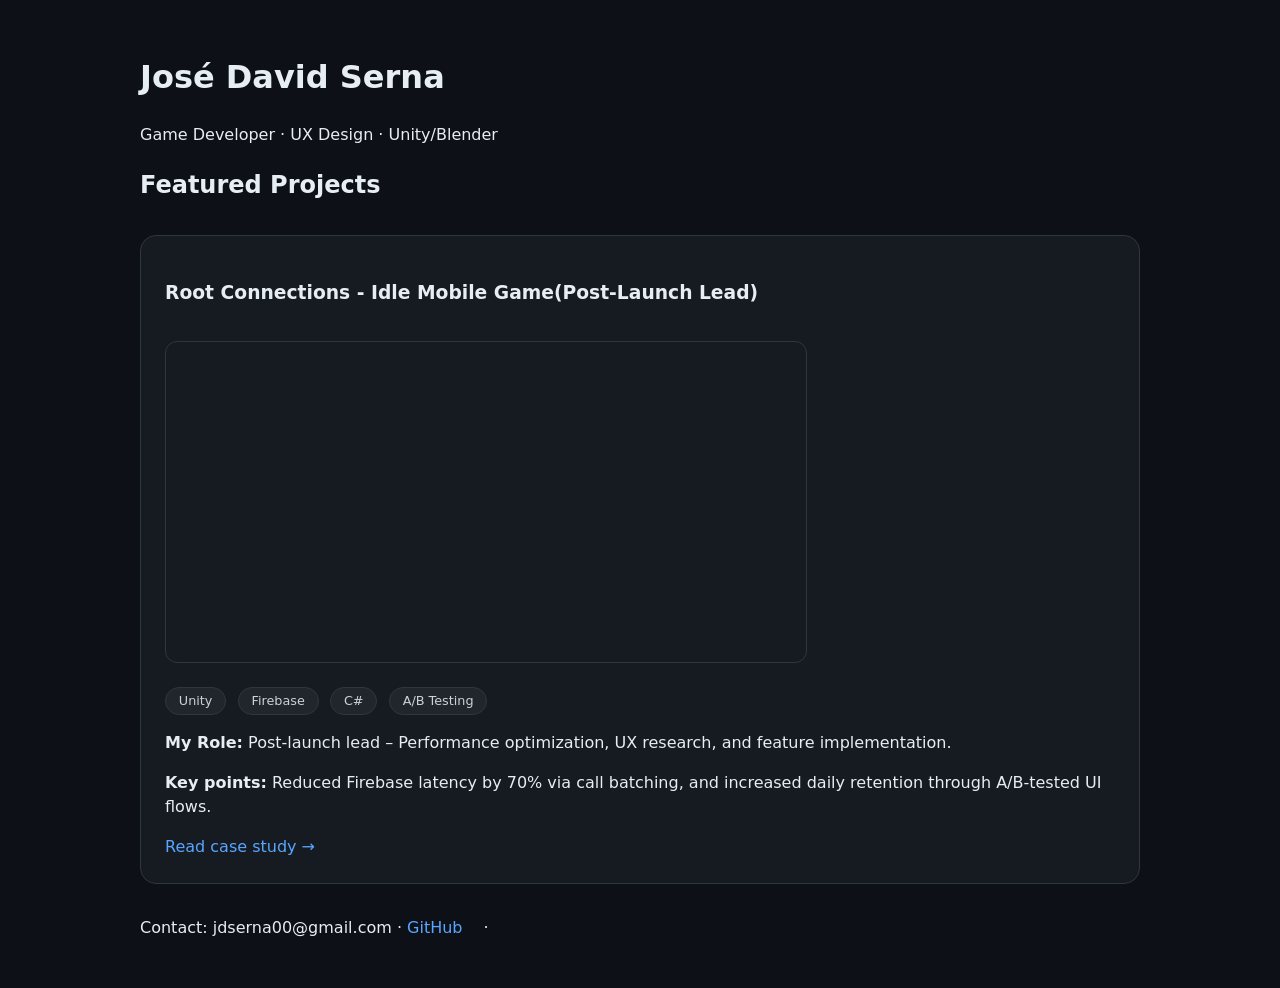
==== index.html @ cca1e431 "hate case sensitive" ====
<!DOCTYPE html>
<html lang="en">
<head>
    <meta charset="UTF-8">
    <meta name="viewport" content="width=device-width, initial-scale=1.0">
    <title>Your Name – Game Dev & UX Portfolio</title>
    <link rel="stylesheet" href="Assets/css/style.css">
</head>
<body>
    <header>
        <h1>José David Serna</h1>
        <p>Game Developer · UX Design · Unity/Blender</p>
    </header>

    <main>
        <section class="featured">
            <h2>Featured Projects</h2>
            
            <!-- Project 1 -->
            <div class="project-card">
                <h3>Root Connections - Idle Mobile Game(Post-Launch Lead)</h3>
                <div class="media-grid">
                    <video autoplay loop muted playsinline class="demo-video">
                        <source src="Assets/media/drifter-gameplay.mp4" type="video/mp4">
                        <img src="Assets/media/drifter-fallback.gif" alt="Gameplay demo">
                    </video>
                </div>
                <div class="project-tags">
        <span class="tag">Unity</span>
        <span class="tag">Firebase</span>
        <span class="tag">C#</span>
        <span class="tag">A/B Testing</span>
    </div>
    <p><strong>My Role:</strong> Post-launch lead – Performance optimization, UX research, and feature implementation.</p>
    <p><strong>Key points:</strong> Reduced Firebase latency by 70% via call batching, and increased daily retention through A/B-tested UI flows.</p>
                <a href="Projects/root_connections.html">Read case study →</a>
            </div>

            <!-- Project 2 - add more like above -->
        </section>
    </main>

    <footer>
        <p>Contact: jdserna00@gmail.com · <a href="https://github.com/jdserna00">GitHub</a> ·
    </footer>
    <script src="Assets/js/main.js"></script>
</body>
</html>
---- Assets/css/style.css ----
body {
    font-family: system-ui, -apple-system, 'Segoe UI', Roboto, sans-serif;
    max-width: 1000px;
    margin: 0 auto;
    padding: 2rem;
    line-height: 1.5;
    color: #e6edf3;
    background-color: #0d1117;
}
.project-card {
    background: #161b22;
    border-radius: 16px;
    padding: 1.5rem;
    margin: 2rem 0;
    border: 1px solid #30363d;
}
.demo-video {
    width: 100%;
    max-width: 640px;
    border-radius: 12px;
    margin: 1rem 0;
    border: 1px solid #30363d;
}
.media-grid {
    display: flex;
    gap: 1rem;
    flex-wrap: wrap;
}
a {
    color: #58a6ff;
    text-decoration: none;
    margin-right: 1rem;
}
a:hover {
    text-decoration: underline;
}
.project-tags { margin: 0.5rem 0; }
.tag {
    display: inline-block;
    background: #21262d;
    color: #c9d1d9;
    border-radius: 20px;
    padding: 0.2rem 0.8rem;
    font-size: 0.8rem;
    margin-right: 0.4rem;
    border: 1px solid #30363d;
}
.project-links { margin-top: 0.8rem; }
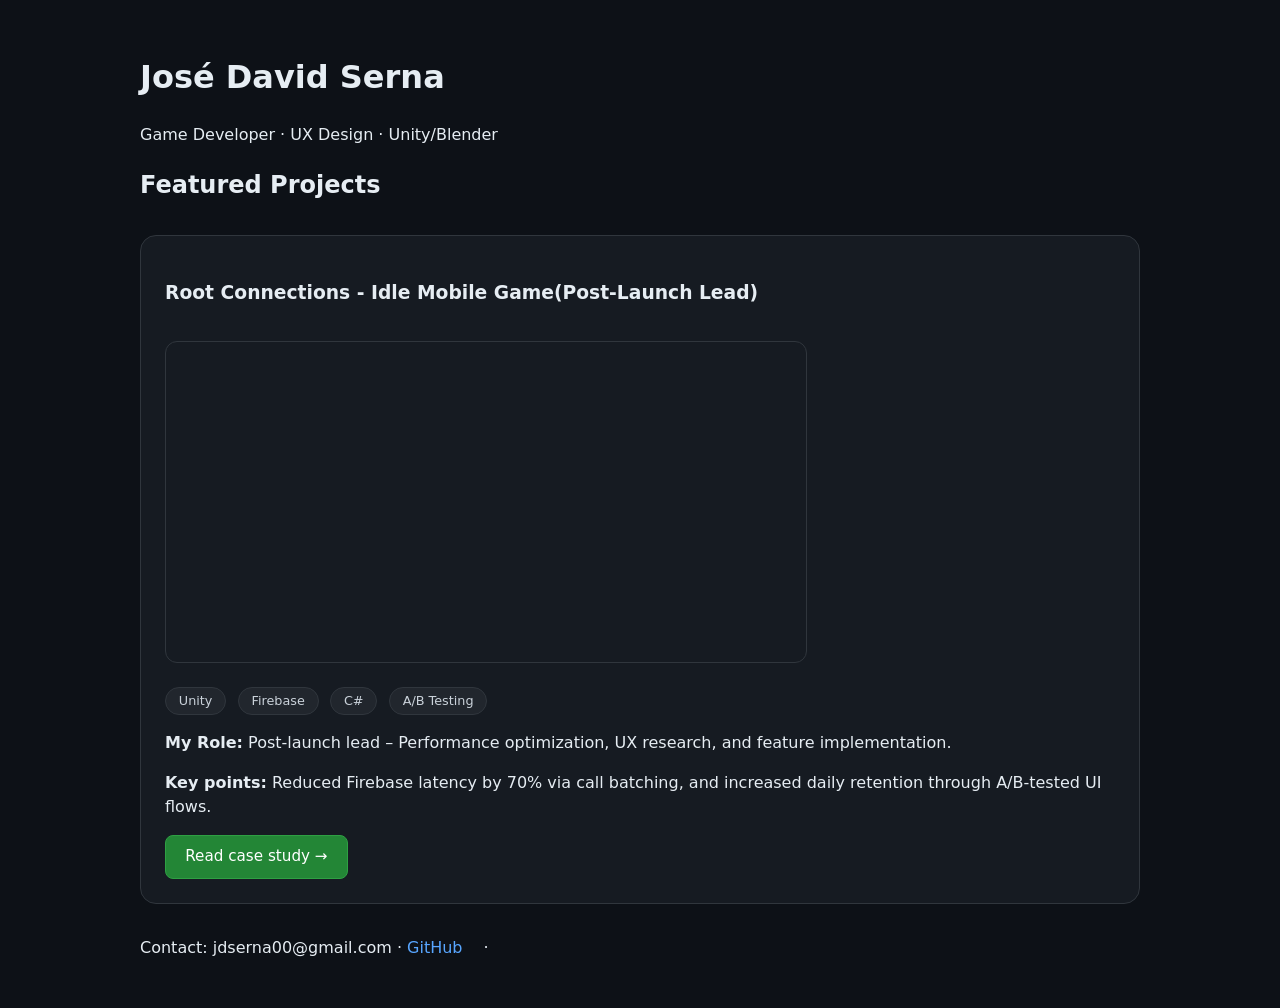
==== commit 44d67424: "Butns and video" ====
--- a/index.html
+++ b/index.html
@@ -3,7 +3,7 @@
 <head>
     <meta charset="UTF-8">
     <meta name="viewport" content="width=device-width, initial-scale=1.0">
-    <title>Your Name – Game Dev & UX Portfolio</title>
+    <title>José David Serna – Game Dev & UX Portfolio</title>
     <link rel="stylesheet" href="Assets/css/style.css">
 </head>
 <body>
@@ -21,8 +21,8 @@
                 <h3>Root Connections - Idle Mobile Game(Post-Launch Lead)</h3>
                 <div class="media-grid">
                     <video autoplay loop muted playsinline class="demo-video">
-                        <source src="Assets/media/drifter-gameplay.mp4" type="video/mp4">
-                        <img src="Assets/media/drifter-fallback.gif" alt="Gameplay demo">
+                        <source src="Assets/media/root-showcase.mp4" type="video/mp4">
+                        <img src="Assets/media/root-showcase-fallback.gif" alt="Gameplay demo">
                     </video>
                 </div>
                 <div class="project-tags">
@@ -33,7 +33,7 @@
     </div>
     <p><strong>My Role:</strong> Post-launch lead – Performance optimization, UX research, and feature implementation.</p>
     <p><strong>Key points:</strong> Reduced Firebase latency by 70% via call batching, and increased daily retention through A/B-tested UI flows.</p>
-                <a href="Projects/root_connections.html">Read case study →</a>
+                <a href="Projects/root_connections.html" class="btn btn-primary">Read case study →</a>
             </div>
 
             <!-- Project 2 - add more like above -->
--- a/Assets/css/style.css
+++ b/Assets/css/style.css
@@ -45,4 +45,91 @@
     margin-right: 0.4rem;
     border: 1px solid #30363d;
 }
-.project-links { margin-top: 0.8rem; }+.project-links { margin-top: 0.8rem; }
+
+/* For the projects */
+.subtitle { color: #8b949e; margin-top: -0.5rem; }
+.back-link { display: inline-block; margin: 1rem 0; }
+.case-section {
+    background: #161b22;
+    border-radius: 16px;
+    padding: 1.8rem;
+    margin: 2rem 0;
+    border: 1px solid #30363d;
+}
+.case-section h2 { margin-top: 0; border-bottom: 2px solid #30363d; padding-bottom: 0.5rem; }
+.highlight-box {
+    background: #0d1117;
+    border-left: 4px solid #58a6ff;
+    padding: 1rem;
+    border-radius: 8px;
+    margin: 1rem 0;
+}
+.solution-grid { display: grid; grid-template-columns: 1fr 1fr; gap: 2rem; }
+@media (max-width: 600px) { .solution-grid { grid-template-columns: 1fr; } }
+.ab-grid { display: grid; grid-template-columns: 1fr 1fr; gap: 1.5rem; margin: 1rem 0; }
+.ab-img { width: 100%; border-radius: 8px; border: 1px solid #30363d; }
+.feature-grid { display: grid; grid-template-columns: 1fr 1fr; gap: 1.5rem; }
+.feature-card {
+    background: #0d1117;
+    padding: 1.2rem;
+    border-radius: 12px;
+    border: 1px solid #21262d;
+}
+.feature-img { width: 100%; border-radius: 8px; margin-top: 0.5rem; }
+.stats-grid { display: flex; justify-content: space-around; text-align: center; padding: 1rem 0; }
+.stat-number { display: block; font-size: 2.5rem; font-weight: bold; color: #58a6ff; }
+.stat-label { color: #8b949e; }
+details pre { background: #0d1117; padding: 1rem; border-radius: 8px; overflow-x: auto; }
+code { font-family: 'Courier New', monospace; color: #f0883e; }
+@media (max-width: 700px) { 
+    .feature-grid { grid-template-columns: 1fr; }
+    .stats-grid { flex-direction: column; gap: 1rem; }
+}
+/* Button styles */
+.btn {
+    display: inline-block;
+    padding: 0.6rem 1.2rem;
+    border-radius: 8px;
+    font-weight: 500;
+    text-decoration: none;
+    transition: background 0.2s ease, border-color 0.2s ease, color 0.2s ease;
+    border: 1px solid transparent;
+    cursor: pointer;
+    font-size: 0.95rem;
+}
+
+.btn-back {
+    background: #21262d;
+    border-color: #30363d;
+    color: #c9d1d9;
+}
+.btn-back:hover {
+    background: #30363d;
+    border-color: #484f58;
+    color: #f0f6fc;
+}
+
+.btn-primary {
+    background: #238636;
+    border-color: #2ea043;
+    color: #ffffff;
+}
+.btn-primary:hover {
+    background: #2ea043;
+    border-color: #3fb950;
+    color: #ffffff;
+}
+
+/* Ensure proper spacing for the back button in the header */
+header .btn-back {
+    margin-top: 0.5rem;
+}
+
+/* Project links container (store button) */
+.project-links {
+    margin-top: 1.5rem;
+    display: flex;
+    gap: 1rem;
+    flex-wrap: wrap;
+}
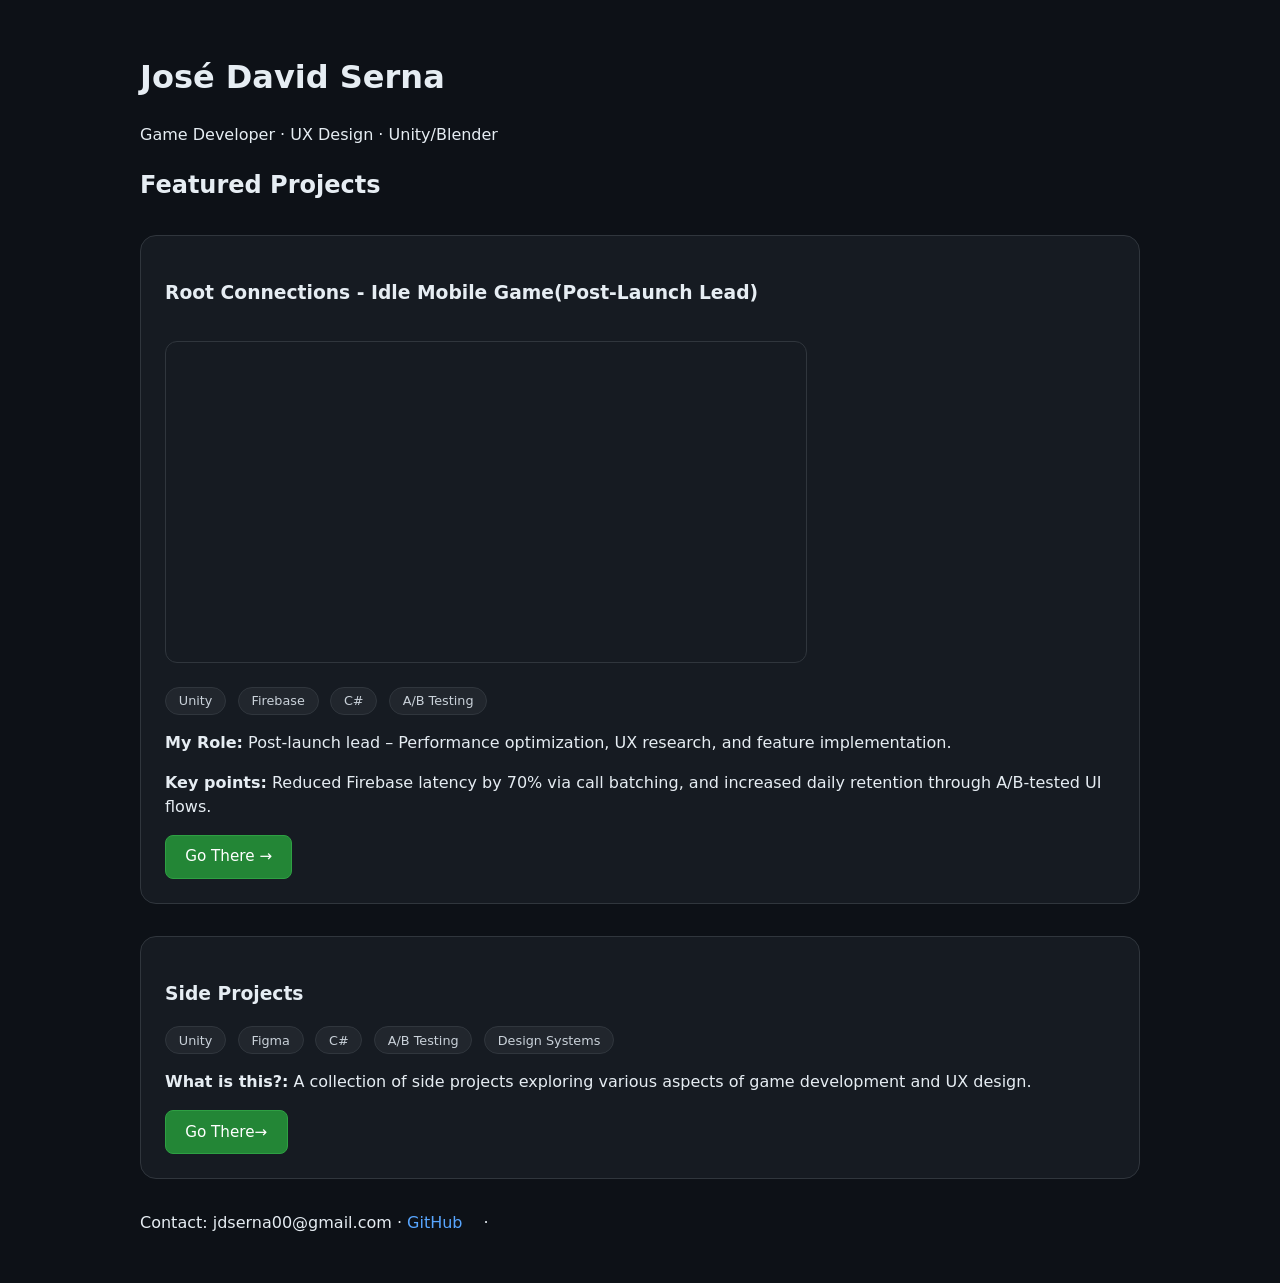
==== commit 6548098c: "side projects html" ====
--- a/index.html
+++ b/index.html
@@ -33,10 +33,21 @@
     </div>
     <p><strong>My Role:</strong> Post-launch lead – Performance optimization, UX research, and feature implementation.</p>
     <p><strong>Key points:</strong> Reduced Firebase latency by 70% via call batching, and increased daily retention through A/B-tested UI flows.</p>
-                <a href="Projects/root_connections.html" class="btn btn-primary">Read case study →</a>
+                <a href="Projects/root_connections.html" class="btn btn-primary">Go There →</a>
             </div>
 
-            <!-- Project 2 - add more like above -->
+            <div class="project-card">
+                <h3>Side Projects</h3>
+                <div class="project-tags">
+        <span class="tag">Unity</span>
+        <span class="tag">Figma</span>
+        <span class="tag">C#</span>
+        <span class="tag">A/B Testing</span>
+        <span class="tag">Design Systems</span>
+    </div>
+    <p><strong>What is this?:</strong> A collection of side projects exploring various aspects of game development and UX design.</p>
+                <a href="Projects/random_projects.html" class="btn btn-primary">Go There→</a>
+            </div>
         </section>
     </main>
 
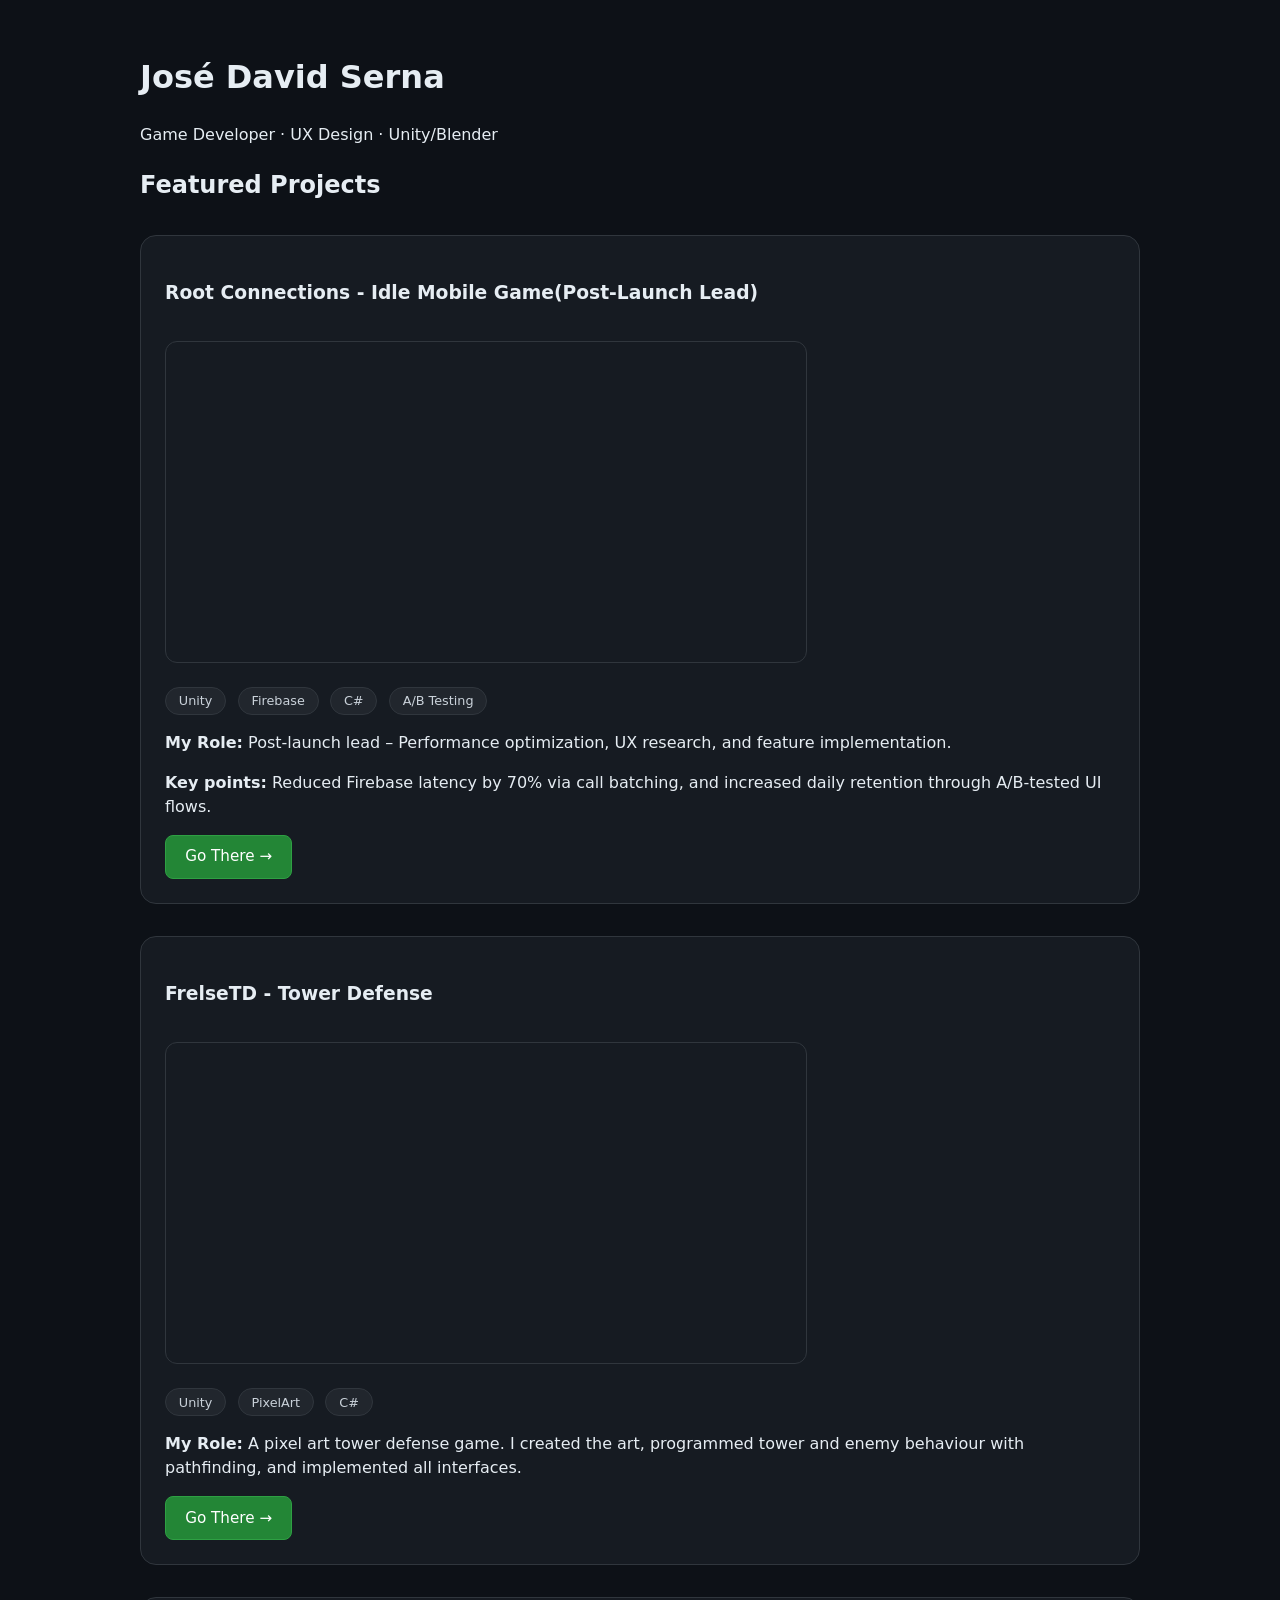
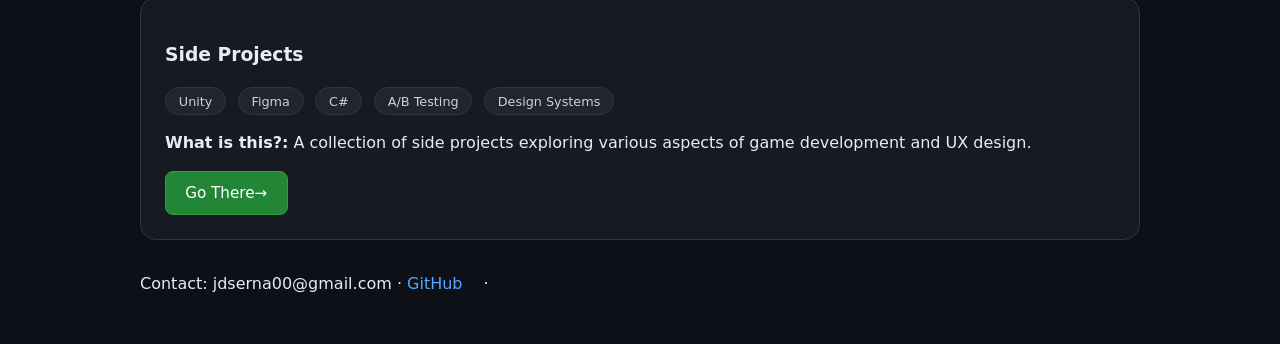
==== commit a32d0d62: "Frelse page" ====
--- a/index.html
+++ b/index.html
@@ -35,7 +35,25 @@
     <p><strong>Key points:</strong> Reduced Firebase latency by 70% via call batching, and increased daily retention through A/B-tested UI flows.</p>
                 <a href="Projects/root_connections.html" class="btn btn-primary">Go There →</a>
             </div>
+            <!-- Project 2 -->
+            <div class="project-card">
+                <h3>FrelseTD - Tower Defense</h3>
+                <div class="media-grid">
+                    <video autoplay loop muted playsinline class="demo-video">
+                        <source src="Assets/media/frelse-showcase.mp4" type="video/mp4">
+                        <img src="Assets/media/frelse-showcase-fallback.gif" alt="Gameplay demo">
+                    </video>
+                </div>
+                <div class="project-tags">
+        <span class="tag">Unity</span>
+        <span class="tag">PixelArt</span>
+        <span class="tag">C#</span>
+    </div>
+    <p><strong>My Role:</strong> A pixel art tower defense game. I created the art, programmed tower and enemy behaviour with pathfinding, and implemented all interfaces.</p>
+                <a href="Projects/frelsetd.html" class="btn btn-primary">Go There →</a>
+            </div>
 
+            <!-- Project 3 -->
             <div class="project-card">
                 <h3>Side Projects</h3>
                 <div class="project-tags">
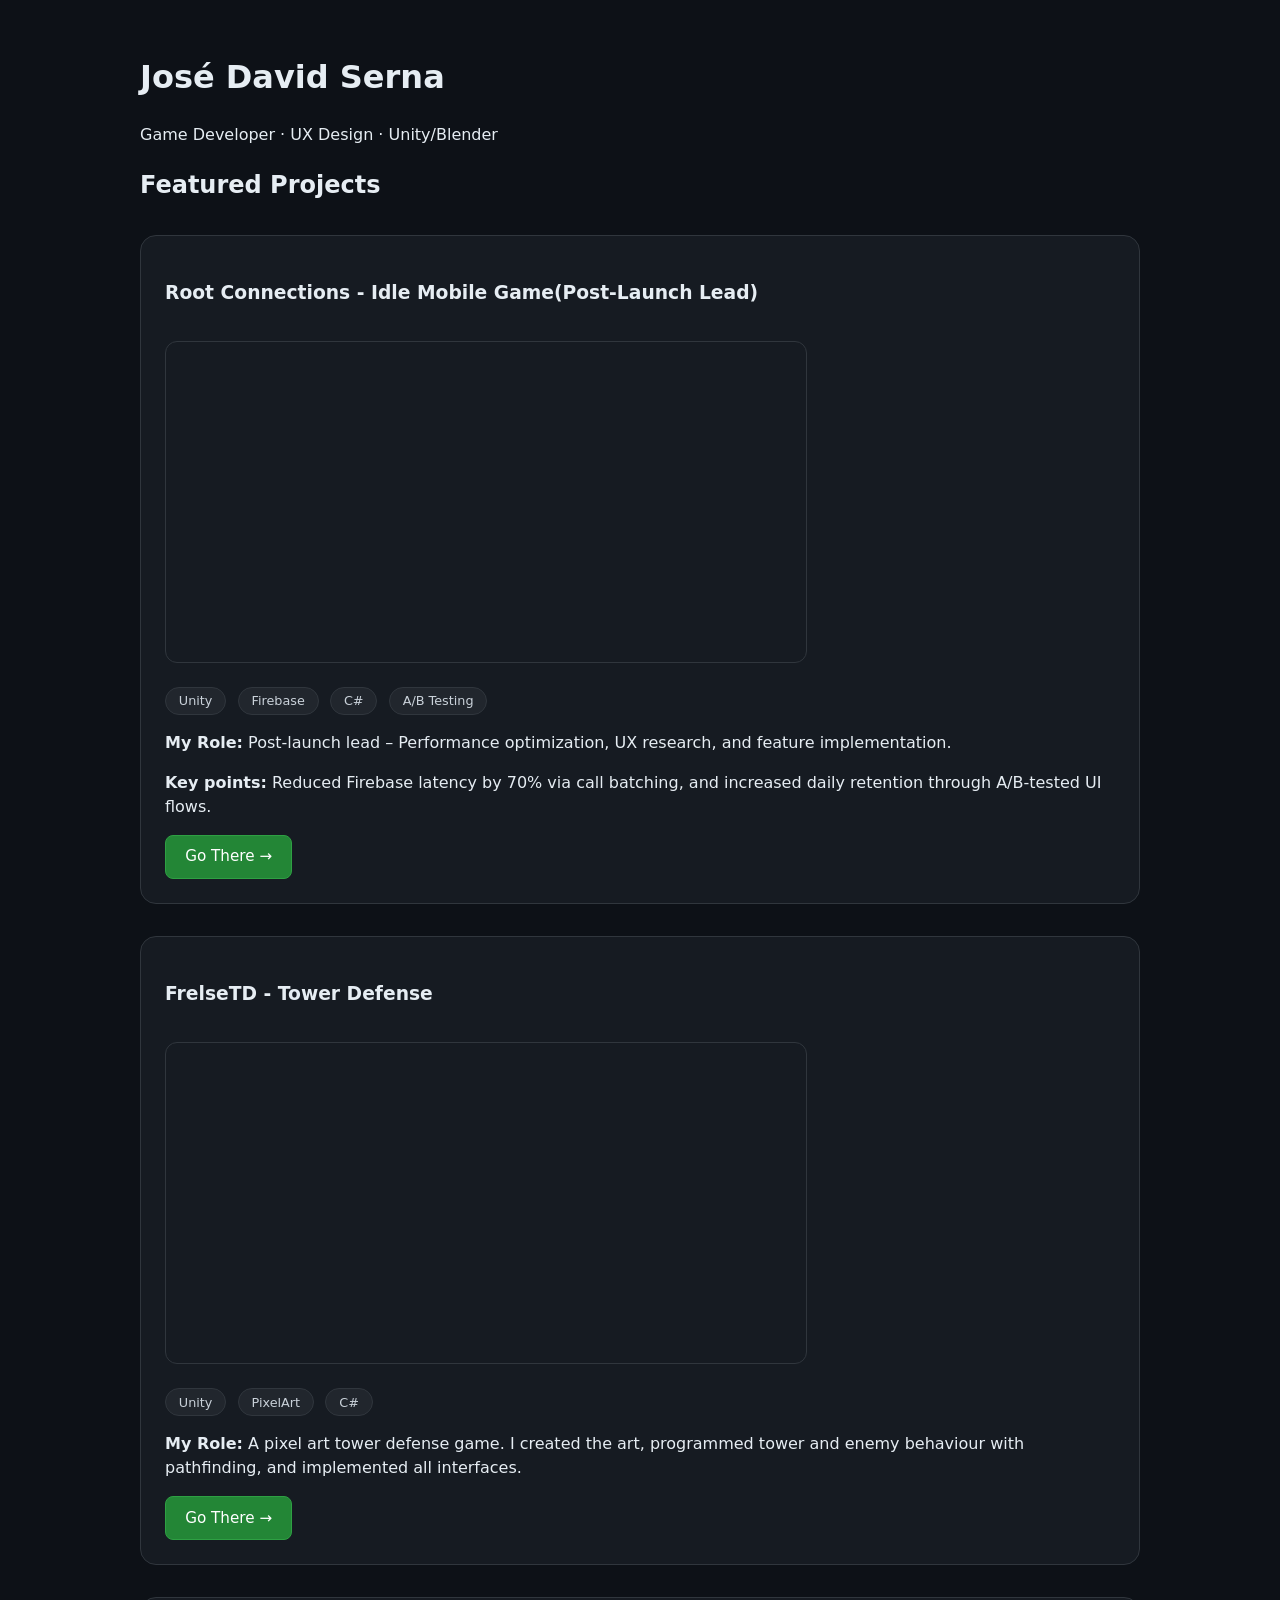
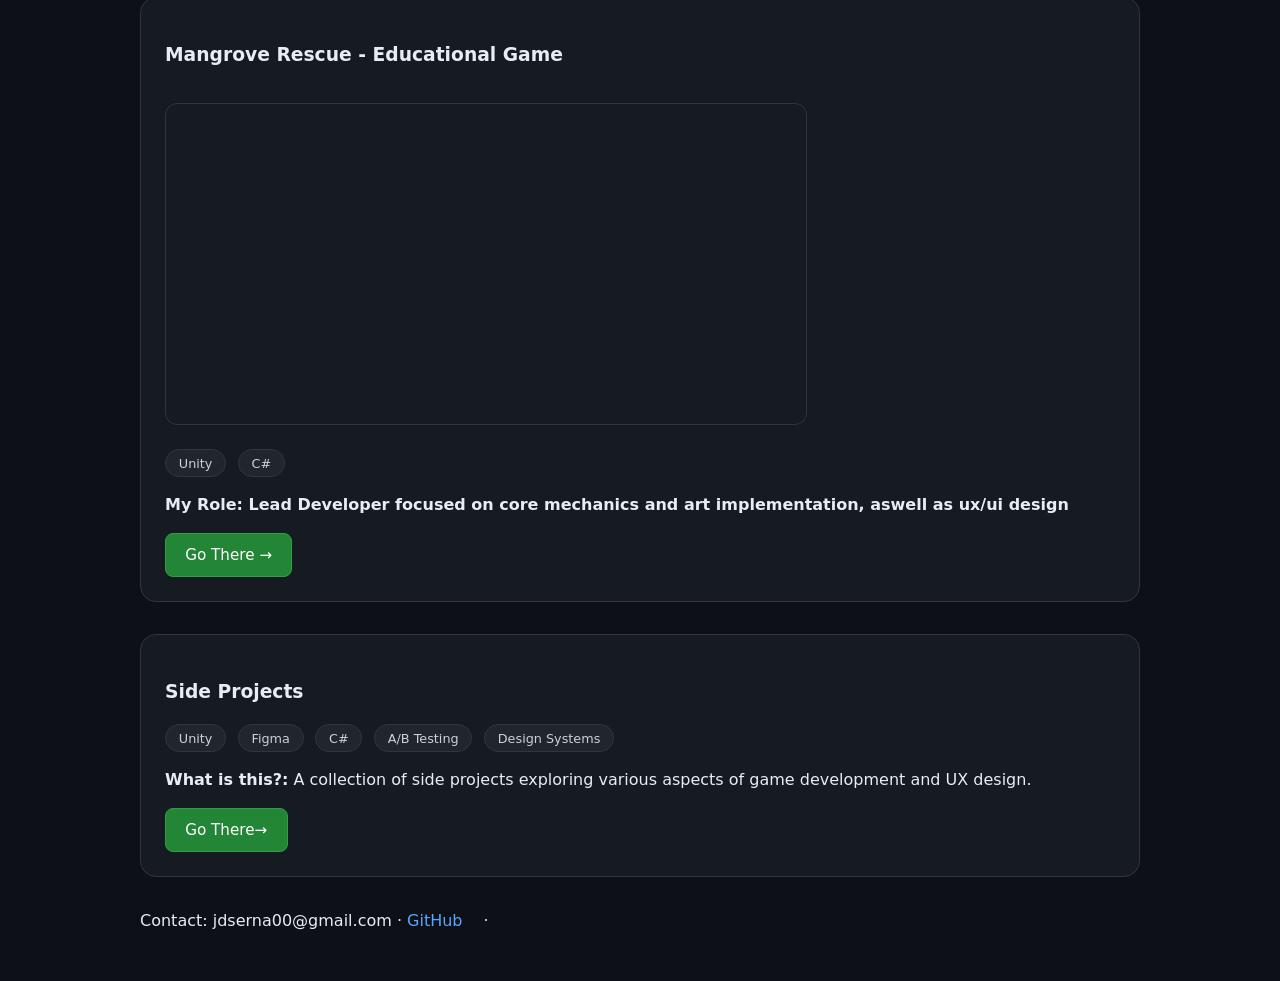
==== commit b67077d7: "mangrove missing page" ====
--- a/index.html
+++ b/index.html
@@ -44,16 +44,35 @@
                         <img src="Assets/media/frelse-showcase-fallback.gif" alt="Gameplay demo">
                     </video>
                 </div>
-                <div class="project-tags">
-        <span class="tag">Unity</span>
-        <span class="tag">PixelArt</span>
-        <span class="tag">C#</span>
-    </div>
+            <div class="project-tags">
+                <span class="tag">Unity</span>
+                <span class="tag">PixelArt</span>
+                <span class="tag">C#</span>
+            </div>
     <p><strong>My Role:</strong> A pixel art tower defense game. I created the art, programmed tower and enemy behaviour with pathfinding, and implemented all interfaces.</p>
                 <a href="Projects/frelsetd.html" class="btn btn-primary">Go There →</a>
             </div>
 
+
             <!-- Project 3 -->
+            <div class="project-card">
+                <h3>Mangrove Rescue - Educational Game</h3>
+                <div class="media-grid">
+                    <video autoplay loop muted playsinline class="demo-video">
+                        <source src="Assets/media/mangrove-showcase.mp4" type="video/mp4">
+                        <img src="Assets/media/mangrove-showcase-fallback.gif" alt="Gameplay demo">
+                    </video>
+                </div>
+            <div class="project-tags">
+                <span class="tag">Unity</span>
+                <span class="tag">C#</span>
+    </div>
+    <p><strong>My Role: Lead Developer focused on core mechanics and art implementation, aswell as ux/ui design</strong> </p>
+                <a href="Projects/mangrove_rescue.html" class="btn btn-primary">Go There →</a>
+            </div>
+
+
+            <!-- Project 4 -->
             <div class="project-card">
                 <h3>Side Projects</h3>
                 <div class="project-tags">
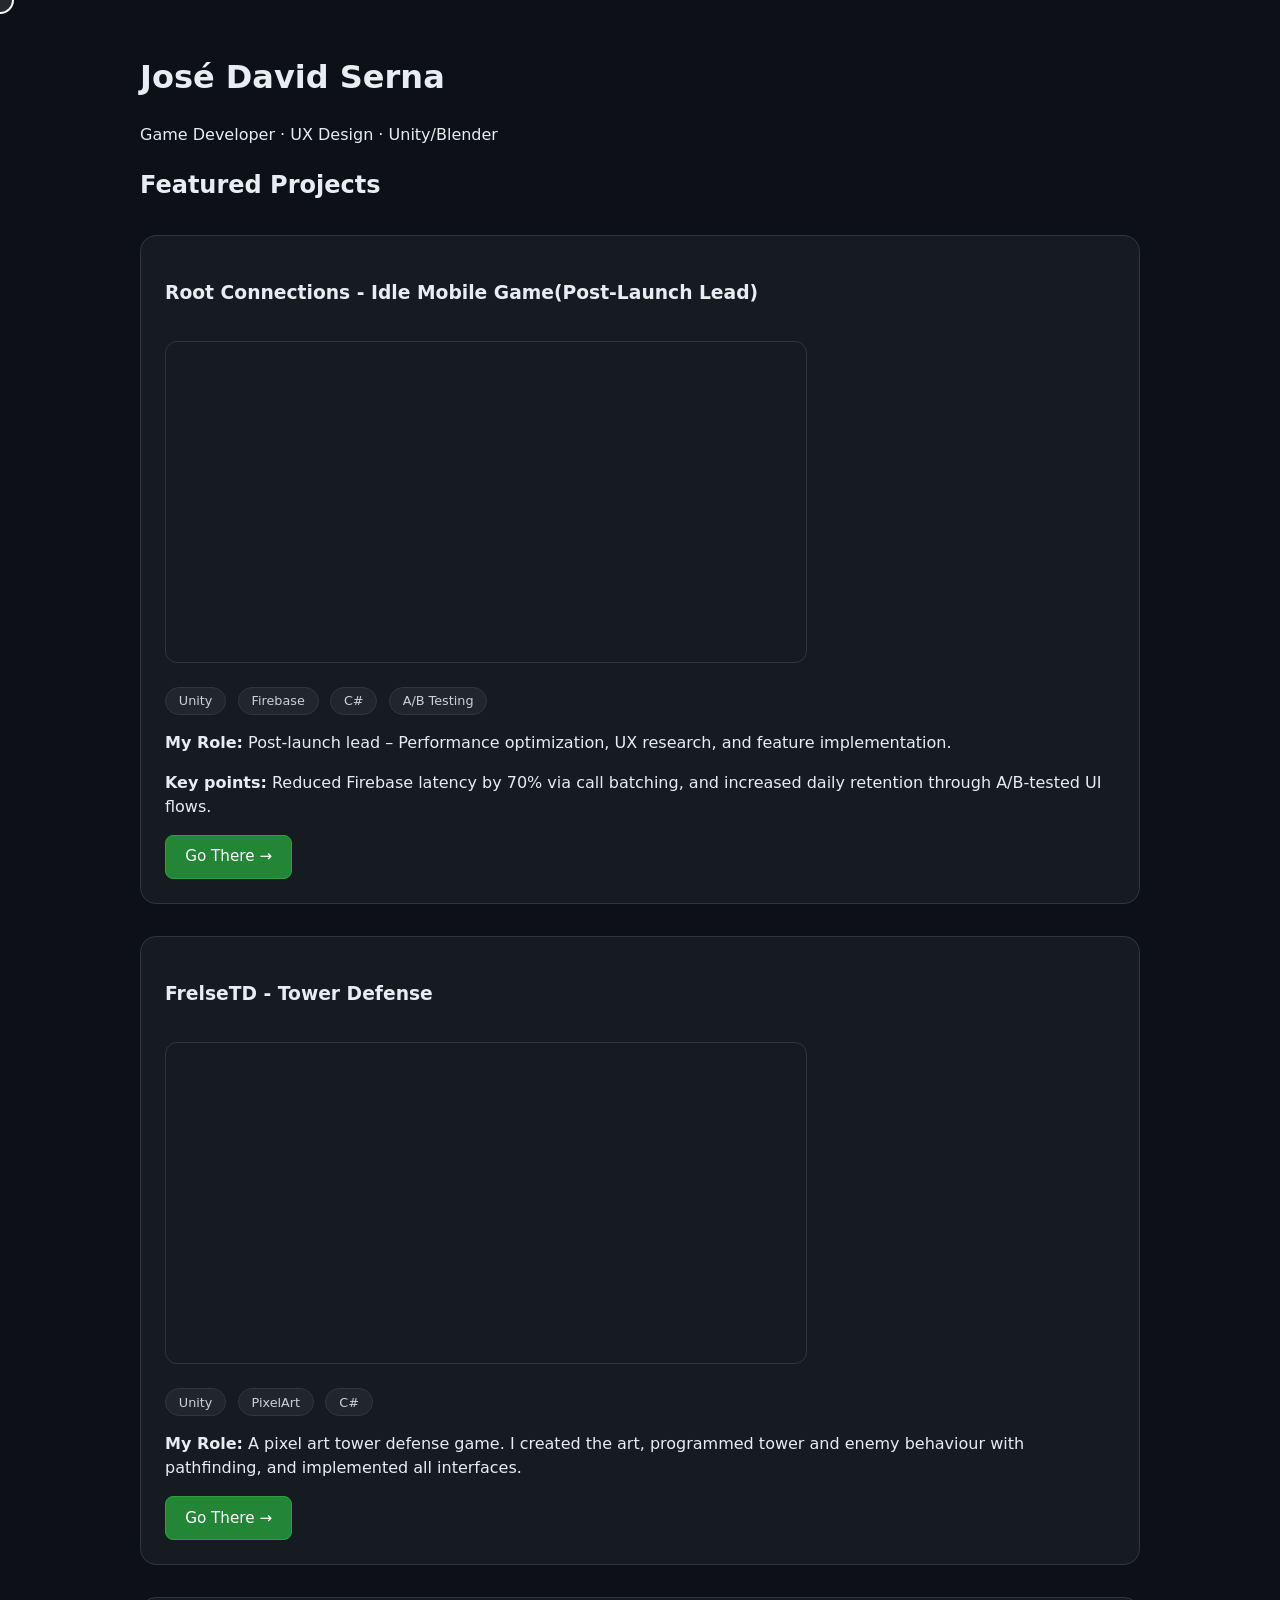
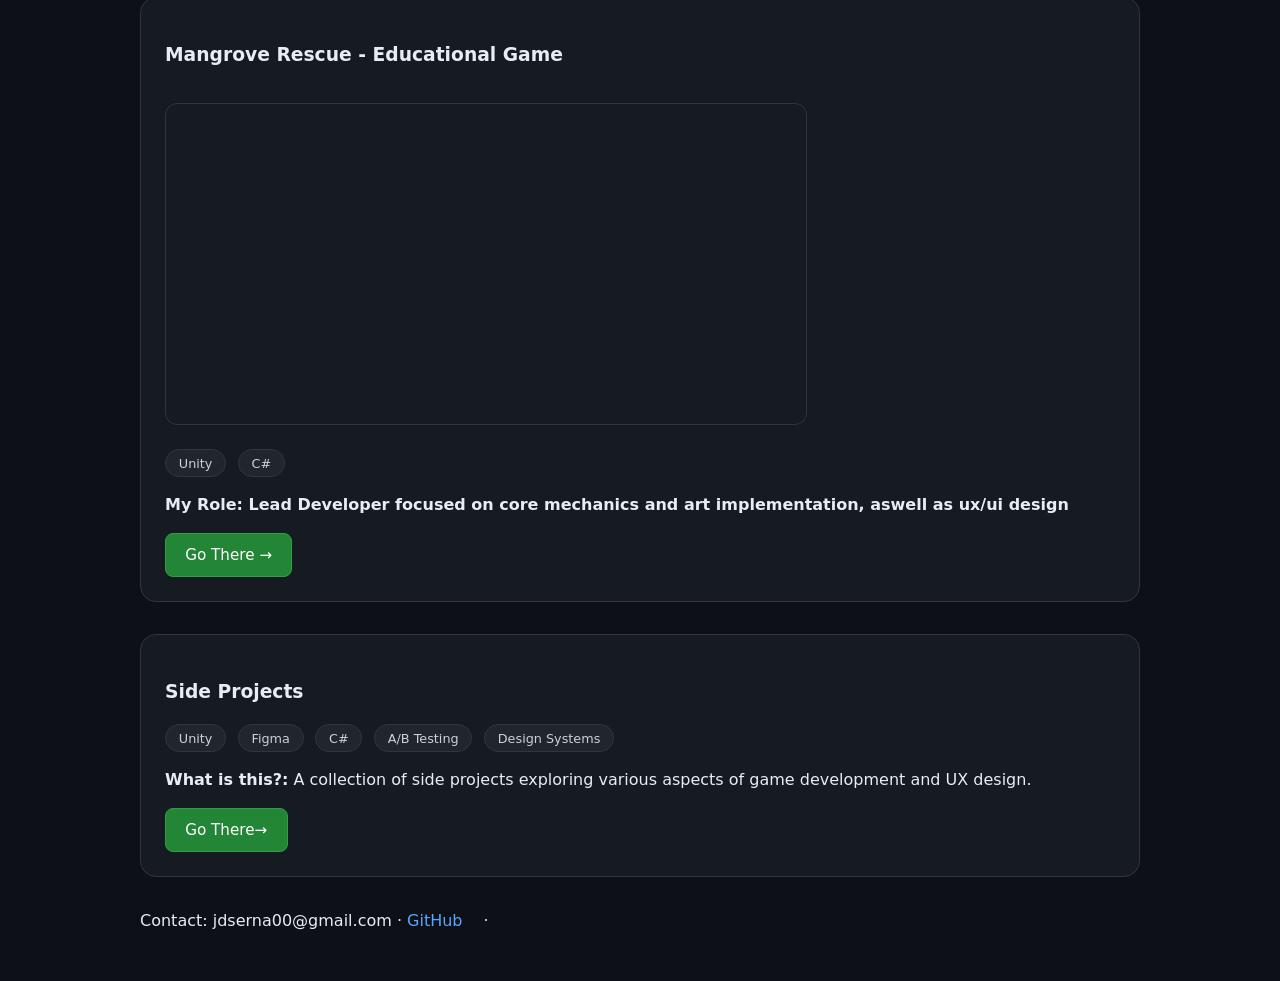
==== commit 2917ffb3: "playing with it" ====
--- a/index.html
+++ b/index.html
@@ -7,6 +7,7 @@
     <link rel="stylesheet" href="Assets/css/style.css">
 </head>
 <body>
+<div id="custom-cursor"></div>
     <header>
         <h1>José David Serna</h1>
         <p>Game Developer · UX Design · Unity/Blender</p>
--- a/Assets/css/style.css
+++ b/Assets/css/style.css
@@ -121,15 +121,36 @@
     color: #ffffff;
 }
 
-/* Ensure proper spacing for the back button in the header */
 header .btn-back {
     margin-top: 0.5rem;
 }
 
-/* Project links container (store button) */
 .project-links {
     margin-top: 1.5rem;
     display: flex;
     gap: 1rem;
     flex-wrap: wrap;
+}
+* {
+  cursor: none;
+}
+
+#custom-cursor {
+  position: fixed;
+  top: 0;
+  left: 0;
+  width: 24px;
+  height: 24px;
+  border: 2px solid #ffffff; 
+  border-radius: 50%;
+  background: rgba(255, 255, 255, 0.1);
+  pointer-events: none; 
+  z-index: 9999;
+  transform: translate(-50%, -50%); 
+  transition: width 0.15s, height 0.15s, background 0.15s; 
+}
+
+a:hover ~ #custom-cursor, 
+button:hover ~ #custom-cursor,
+.project-card:hover ~ #custom-cursor {
 }
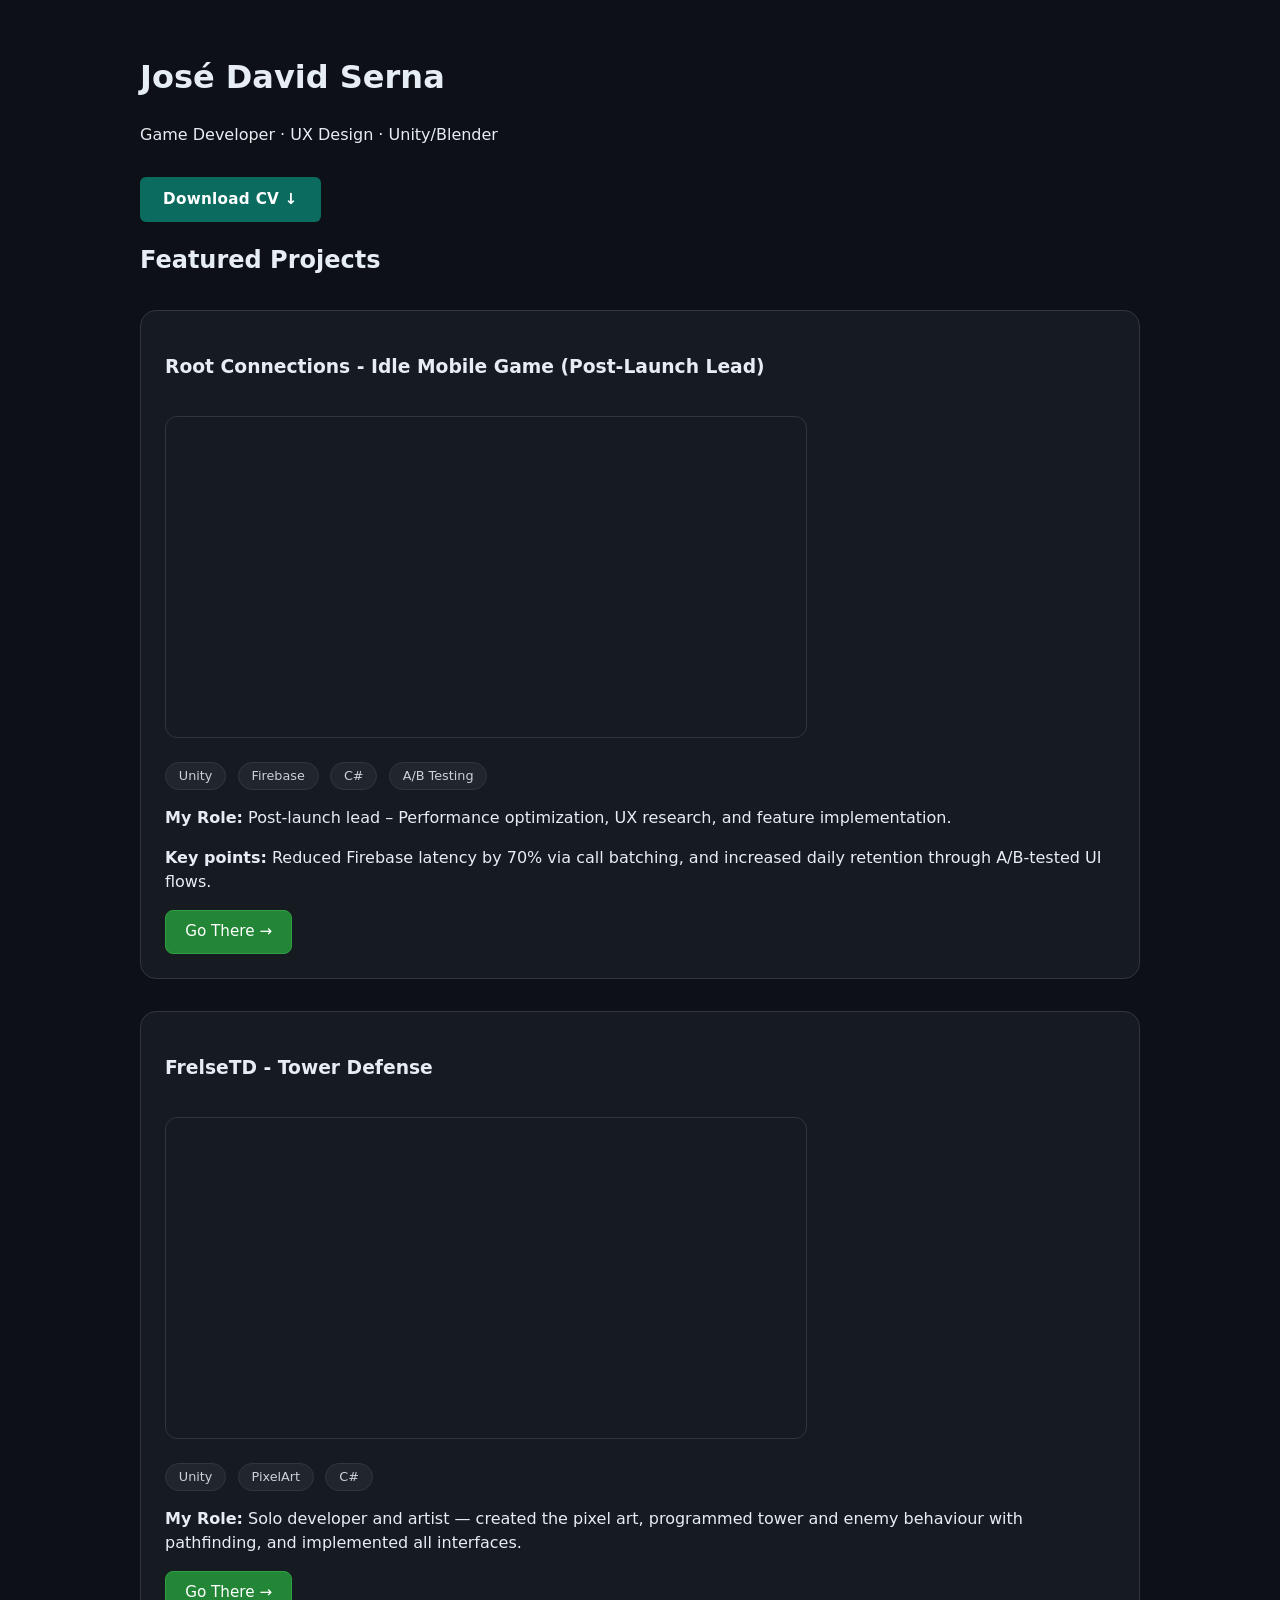
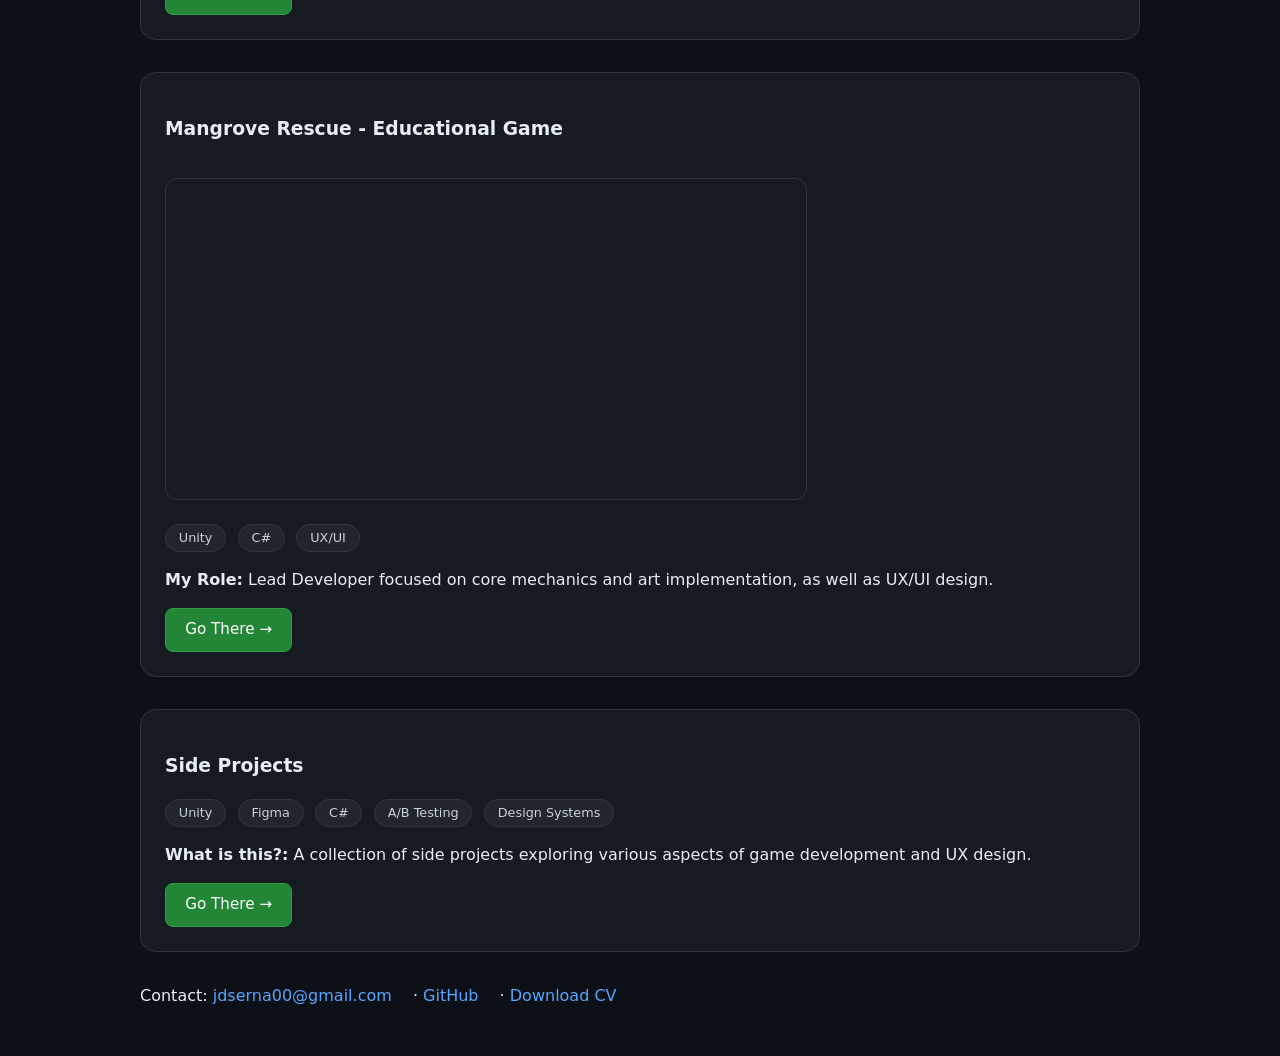
==== commit 3cd3e55f: "Adding CV file and updating styles and scripts for better user experience." ====
--- a/index.html
+++ b/index.html
@@ -4,13 +4,19 @@
     <meta charset="UTF-8">
     <meta name="viewport" content="width=device-width, initial-scale=1.0">
     <title>José David Serna – Game Dev & UX Portfolio</title>
+    <meta name="description" content="Game developer and UX designer working in Unity and Blender. Portfolio of shipped mobile, tower defense, and educational games.">
     <link rel="stylesheet" href="Assets/css/style.css">
 </head>
 <body>
-<div id="custom-cursor"></div>
     <header>
         <h1>José David Serna</h1>
         <p>Game Developer · UX Design · Unity/Blender</p>
+        <a href="Assets/Jose_David_Serna_CV.pdf"
+           download="Jose_David_Serna_CV.pdf"
+           class="btn btn-cv"
+           aria-label="Download CV as PDF">
+            Download CV ↓
+        </a>
     </header>
 
     <main>
@@ -19,79 +25,83 @@
             
             <!-- Project 1 -->
             <div class="project-card">
-                <h3>Root Connections - Idle Mobile Game(Post-Launch Lead)</h3>
+                <h3>Root Connections - Idle Mobile Game (Post-Launch Lead)</h3>
                 <div class="media-grid">
                     <video autoplay loop muted playsinline class="demo-video">
                         <source src="Assets/media/root-showcase.mp4" type="video/mp4">
-                        <img src="Assets/media/root-showcase-fallback.gif" alt="Gameplay demo">
+                        <img src="Assets/media/root-showcase-fallback.gif" alt="Root Connections gameplay demo">
                     </video>
                 </div>
                 <div class="project-tags">
-        <span class="tag">Unity</span>
-        <span class="tag">Firebase</span>
-        <span class="tag">C#</span>
-        <span class="tag">A/B Testing</span>
-    </div>
-    <p><strong>My Role:</strong> Post-launch lead – Performance optimization, UX research, and feature implementation.</p>
-    <p><strong>Key points:</strong> Reduced Firebase latency by 70% via call batching, and increased daily retention through A/B-tested UI flows.</p>
+                    <span class="tag">Unity</span>
+                    <span class="tag">Firebase</span>
+                    <span class="tag">C#</span>
+                    <span class="tag">A/B Testing</span>
+                </div>
+                <p><strong>My Role:</strong> Post-launch lead – Performance optimization, UX research, and feature implementation.</p>
+                <p><strong>Key points:</strong> Reduced Firebase latency by 70% via call batching, and increased daily retention through A/B-tested UI flows.</p>
                 <a href="Projects/root_connections.html" class="btn btn-primary">Go There →</a>
             </div>
+
             <!-- Project 2 -->
             <div class="project-card">
                 <h3>FrelseTD - Tower Defense</h3>
                 <div class="media-grid">
                     <video autoplay loop muted playsinline class="demo-video">
-                        <source src="Assets/media/frelse-showcase.mp4" type="video/mp4">
-                        <img src="Assets/media/frelse-showcase-fallback.gif" alt="Gameplay demo">
+                        <source src="Assets/media/frelse-hero.mp4" type="video/mp4">
+                        <img src="Assets/media/frelse-showcase-fallback.gif" alt="FrelseTD gameplay demo">
                     </video>
                 </div>
-            <div class="project-tags">
-                <span class="tag">Unity</span>
-                <span class="tag">PixelArt</span>
-                <span class="tag">C#</span>
-            </div>
-    <p><strong>My Role:</strong> A pixel art tower defense game. I created the art, programmed tower and enemy behaviour with pathfinding, and implemented all interfaces.</p>
+                <div class="project-tags">
+                    <span class="tag">Unity</span>
+                    <span class="tag">PixelArt</span>
+                    <span class="tag">C#</span>
+                </div>
+                <p><strong>My Role:</strong> Solo developer and artist — created the pixel art, programmed tower and enemy behaviour with pathfinding, and implemented all interfaces.</p>
                 <a href="Projects/frelsetd.html" class="btn btn-primary">Go There →</a>
             </div>
-
 
             <!-- Project 3 -->
             <div class="project-card">
                 <h3>Mangrove Rescue - Educational Game</h3>
                 <div class="media-grid">
                     <video autoplay loop muted playsinline class="demo-video">
-                        <source src="Assets/media/mangrove-showcase.mp4" type="video/mp4">
-                        <img src="Assets/media/mangrove-showcase-fallback.gif" alt="Gameplay demo">
+                        <source src="Assets/media/mangrove-hero.mp4" type="video/mp4">
+                        <img src="Assets/media/mangrove-showcase-fallback.gif" alt="Mangrove Rescue gameplay demo">
                     </video>
                 </div>
-            <div class="project-tags">
-                <span class="tag">Unity</span>
-                <span class="tag">C#</span>
-    </div>
-    <p><strong>My Role: Lead Developer focused on core mechanics and art implementation, aswell as ux/ui design</strong> </p>
+                <div class="project-tags">
+                    <span class="tag">Unity</span>
+                    <span class="tag">C#</span>
+                    <span class="tag">UX/UI</span>
+                </div>
+                <p><strong>My Role:</strong> Lead Developer focused on core mechanics and art implementation, as well as UX/UI design.</p>
                 <a href="Projects/mangrove_rescue.html" class="btn btn-primary">Go There →</a>
             </div>
-
 
             <!-- Project 4 -->
             <div class="project-card">
                 <h3>Side Projects</h3>
                 <div class="project-tags">
-        <span class="tag">Unity</span>
-        <span class="tag">Figma</span>
-        <span class="tag">C#</span>
-        <span class="tag">A/B Testing</span>
-        <span class="tag">Design Systems</span>
-    </div>
-    <p><strong>What is this?:</strong> A collection of side projects exploring various aspects of game development and UX design.</p>
-                <a href="Projects/random_projects.html" class="btn btn-primary">Go There→</a>
+                    <span class="tag">Unity</span>
+                    <span class="tag">Figma</span>
+                    <span class="tag">C#</span>
+                    <span class="tag">A/B Testing</span>
+                    <span class="tag">Design Systems</span>
+                </div>
+                <p><strong>What is this?:</strong> A collection of side projects exploring various aspects of game development and UX design.</p>
+                <a href="Projects/random_projects.html" class="btn btn-primary">Go There →</a>
             </div>
         </section>
     </main>
 
     <footer>
-        <p>Contact: jdserna00@gmail.com · <a href="https://github.com/jdserna00">GitHub</a> ·
+        <p>
+            Contact: <a href="mailto:jdserna00@gmail.com">jdserna00@gmail.com</a> ·
+            <a href="https://github.com/jdserna00">GitHub</a> ·
+            <a href="Assets/Jose_David_Serna_CV.pdf" download="Jose_David_Serna_CV.pdf">Download CV</a>
+        </p>
     </footer>
     <script src="Assets/js/main.js"></script>
 </body>
-</html>
+</html>
--- a/Assets/css/style.css
+++ b/Assets/css/style.css
@@ -131,26 +131,37 @@
     gap: 1rem;
     flex-wrap: wrap;
 }
+/* Pixel-art mouse cursor */
 * {
-  cursor: none;
+  cursor: url("data:image/svg+xml;utf8,<svg xmlns='http://www.w3.org/2000/svg' width='24' height='24' viewBox='0 0 12 12' shape-rendering='crispEdges'><path d='M1 1 L1 11 L4 8 L6 11 L7 10 L5 7 L10 7 Z' fill='white' stroke='black' stroke-width='1' stroke-linejoin='miter' shape-rendering='crispEdges'/></svg>") 2 2, auto !important;
+}
+a, .btn, button {
+  cursor: url("data:image/svg+xml;utf8,<svg xmlns='http://www.w3.org/2000/svg' width='24' height='24' viewBox='0 0 12 12' shape-rendering='crispEdges'><path d='M3 5 V3 a1 1 0 0 1 1 0 V2 a1 1 0 0 1 1 0 V1.5 a1 1 0 0 1 1 0 V2 a1 1 0 0 1 1 0 V5 l1 -1 a1 1 0 0 1 1 1 v4 a4 4 0 0 1 -4 4 H5 a4 4 0 0 1 -4 -4 V6 a1 1 0 0 1 1 0 v1 Z' fill='white' stroke='black' stroke-width='1'/></svg>") 4 1, pointer !important;
 }
 
-#custom-cursor {
-  position: fixed;
-  top: 0;
-  left: 0;
-  width: 24px;
-  height: 24px;
-  border: 2px solid #ffffff; 
-  border-radius: 50%;
-  background: rgba(255, 255, 255, 0.1);
-  pointer-events: none; 
-  z-index: 9999;
-  transform: translate(-50%, -50%); 
-  transition: width 0.15s, height 0.15s, background 0.15s; 
+/* CV download button */
+.btn-cv {
+    display: inline-block;
+    margin-top: 14px;
+    padding: 10px 22px;
+    background: #0b6b5f;
+    color: #fff;
+    font-weight: 600;
+    font-size: 0.95rem;
+    letter-spacing: 0.3px;
+    text-decoration: none;
+    border-radius: 6px;
+    transition: transform 0.18s ease, background 0.18s ease, box-shadow 0.18s ease;
 }
-
-a:hover ~ #custom-cursor, 
-button:hover ~ #custom-cursor,
-.project-card:hover ~ #custom-cursor {
+.btn-cv:hover {
+    background: #095a50;
+    transform: translateY(-2px);
+    box-shadow: 0 6px 18px rgba(11, 107, 95, 0.28);
+}
+.btn-cv:active {
+    transform: translateY(0);
+}
+.btn-cv:focus-visible {
+    outline: 3px solid #0b6b5f;
+    outline-offset: 3px;
 }
